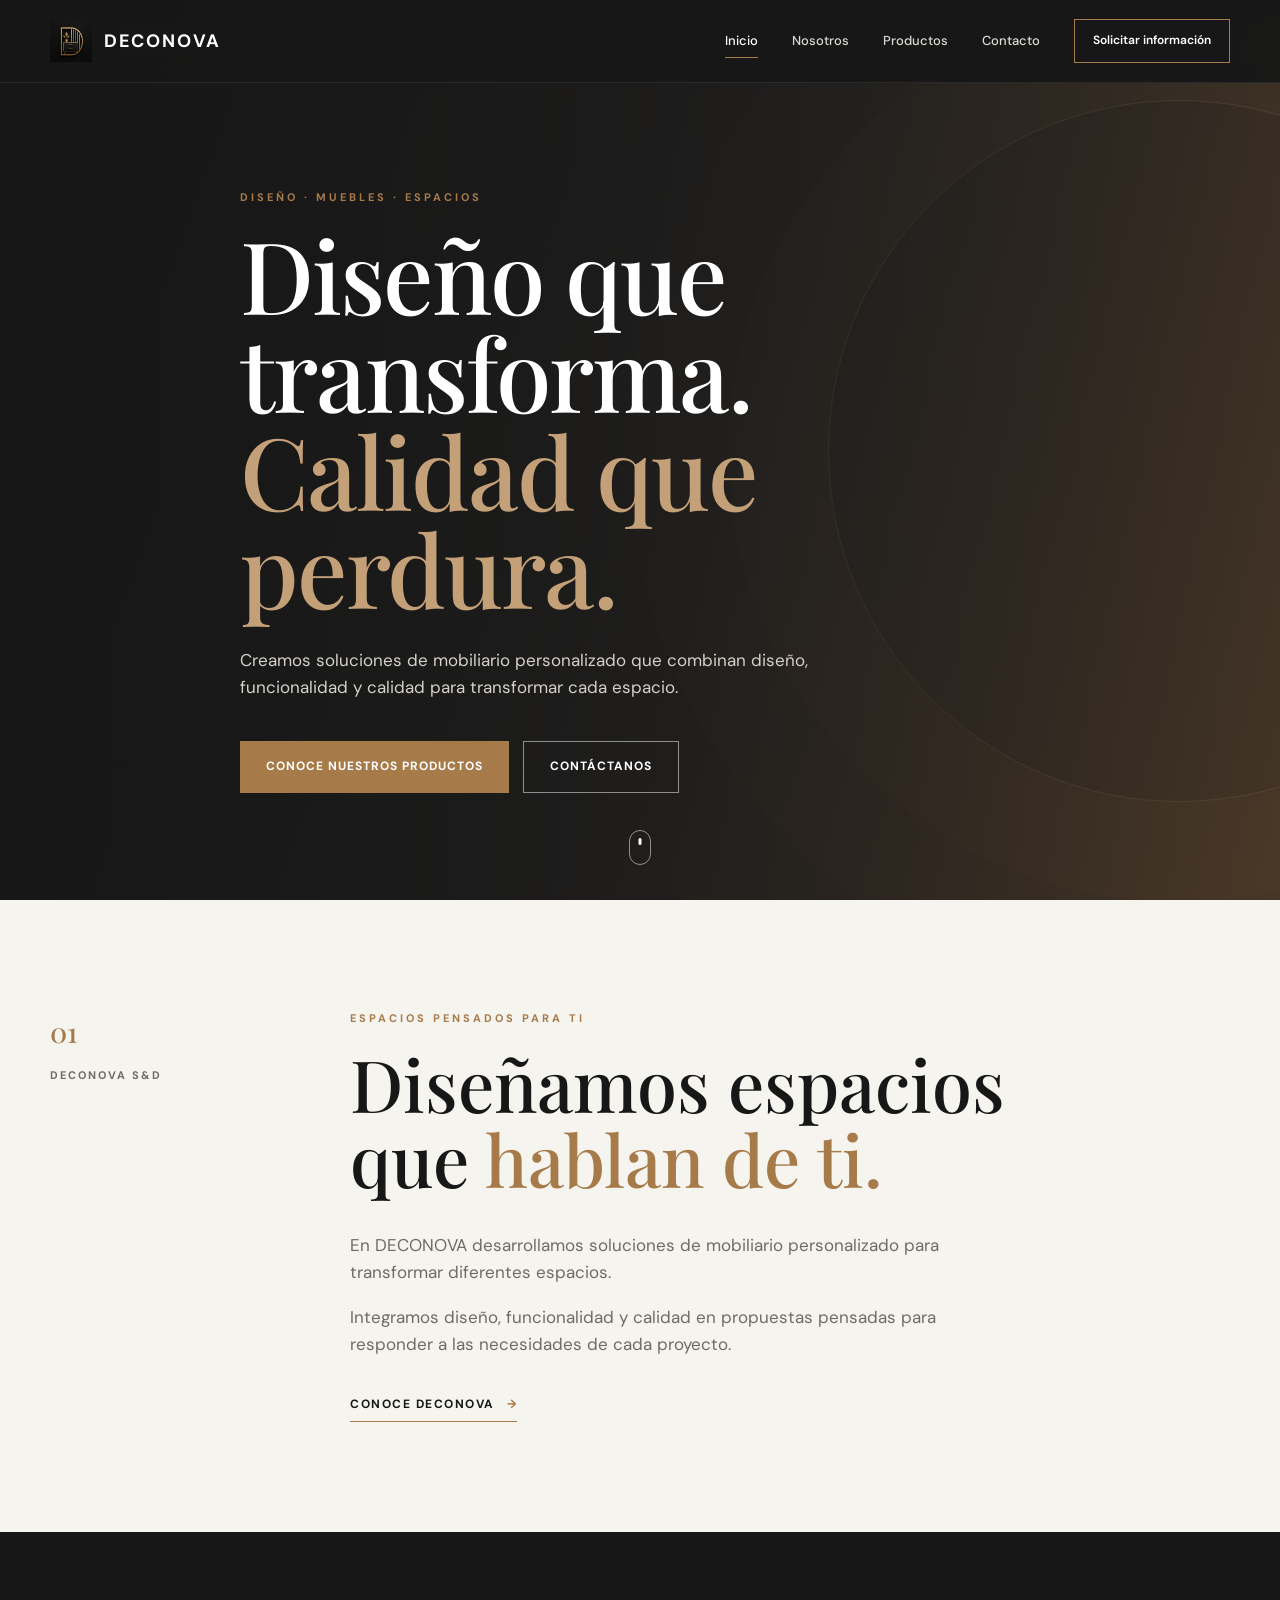
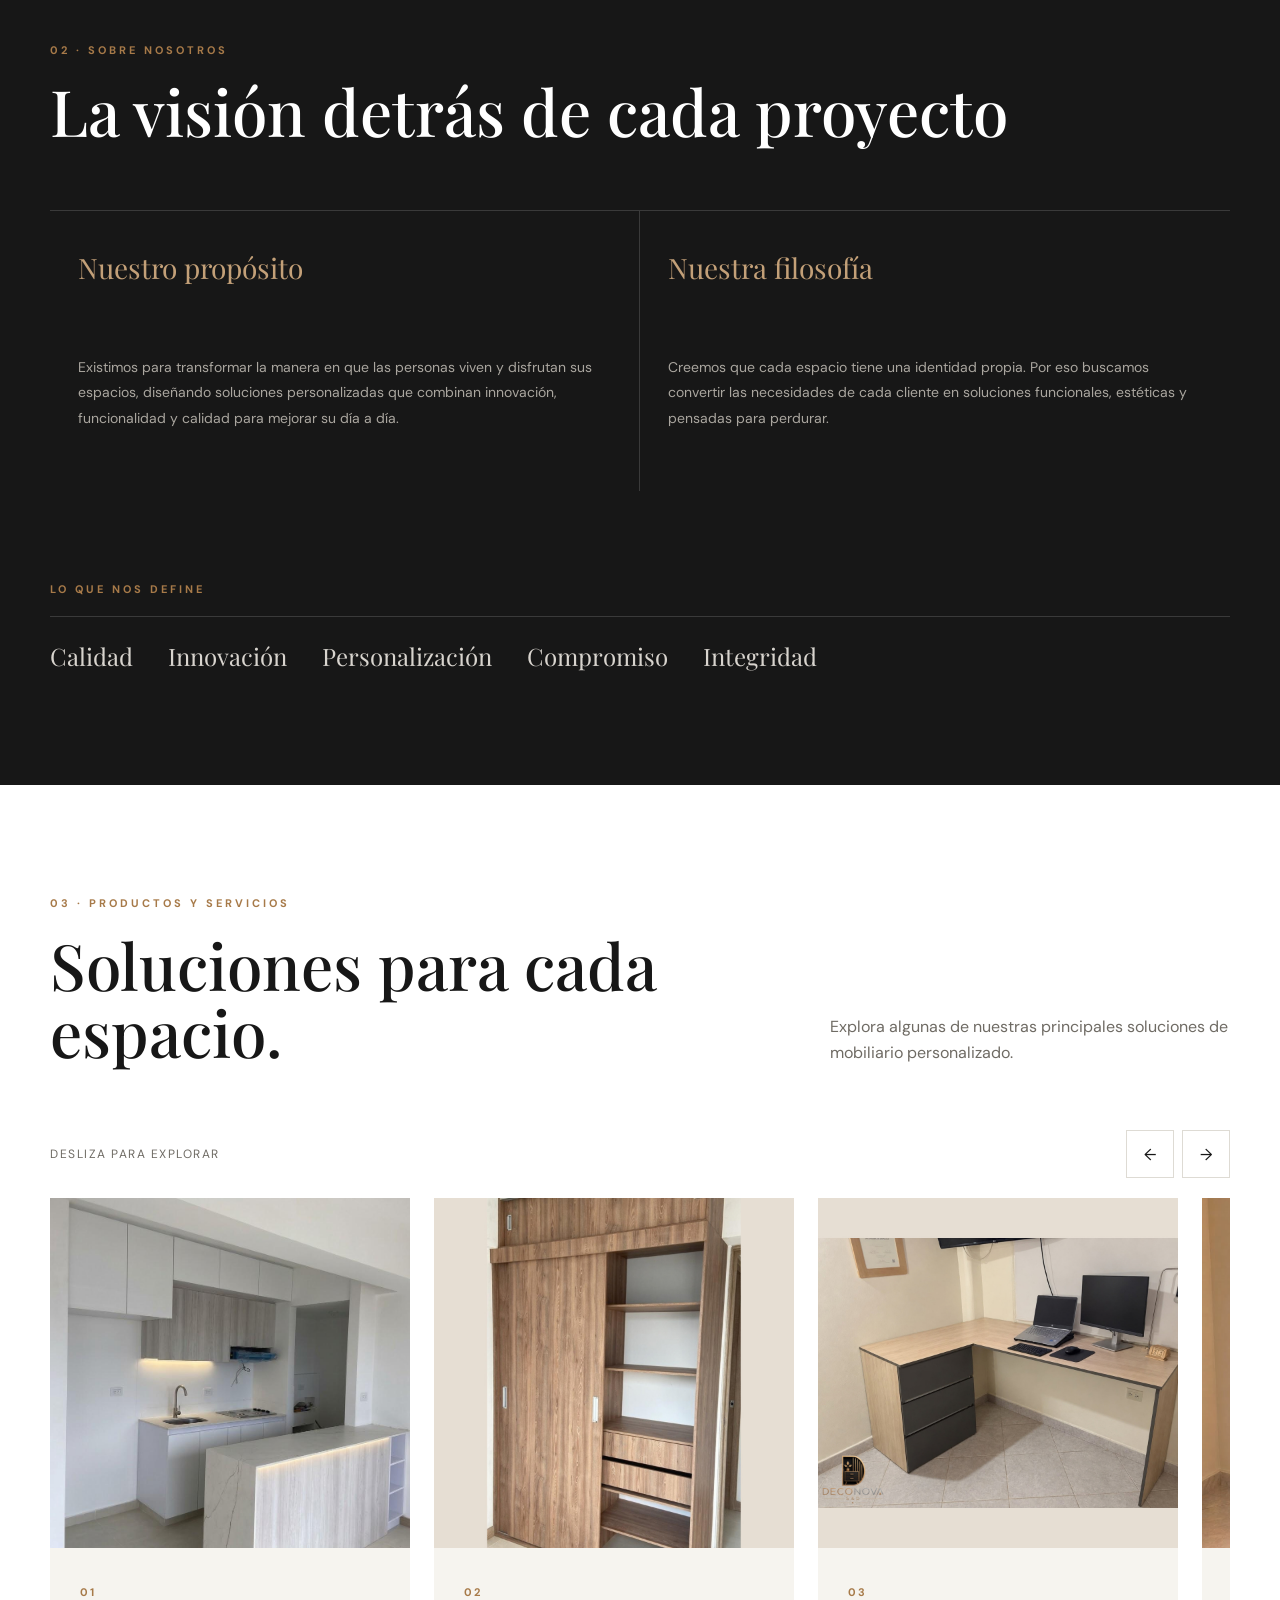
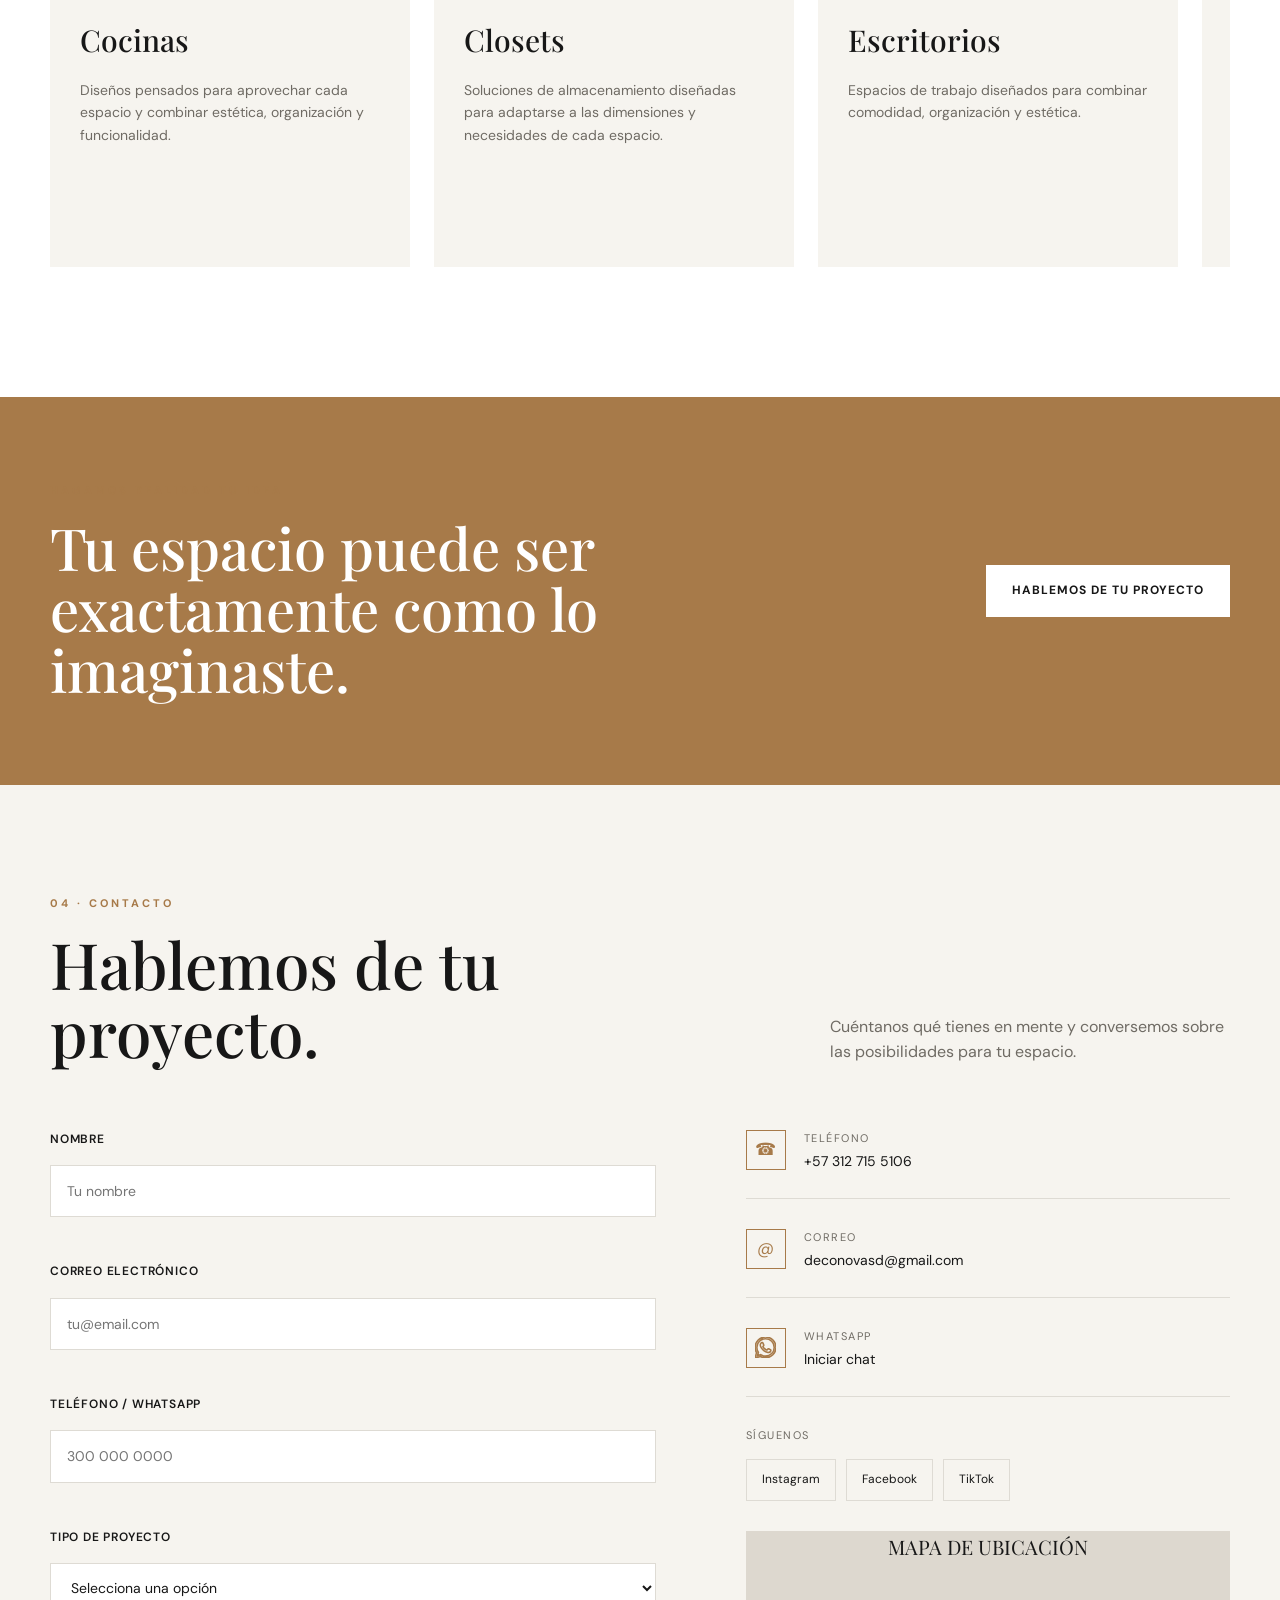
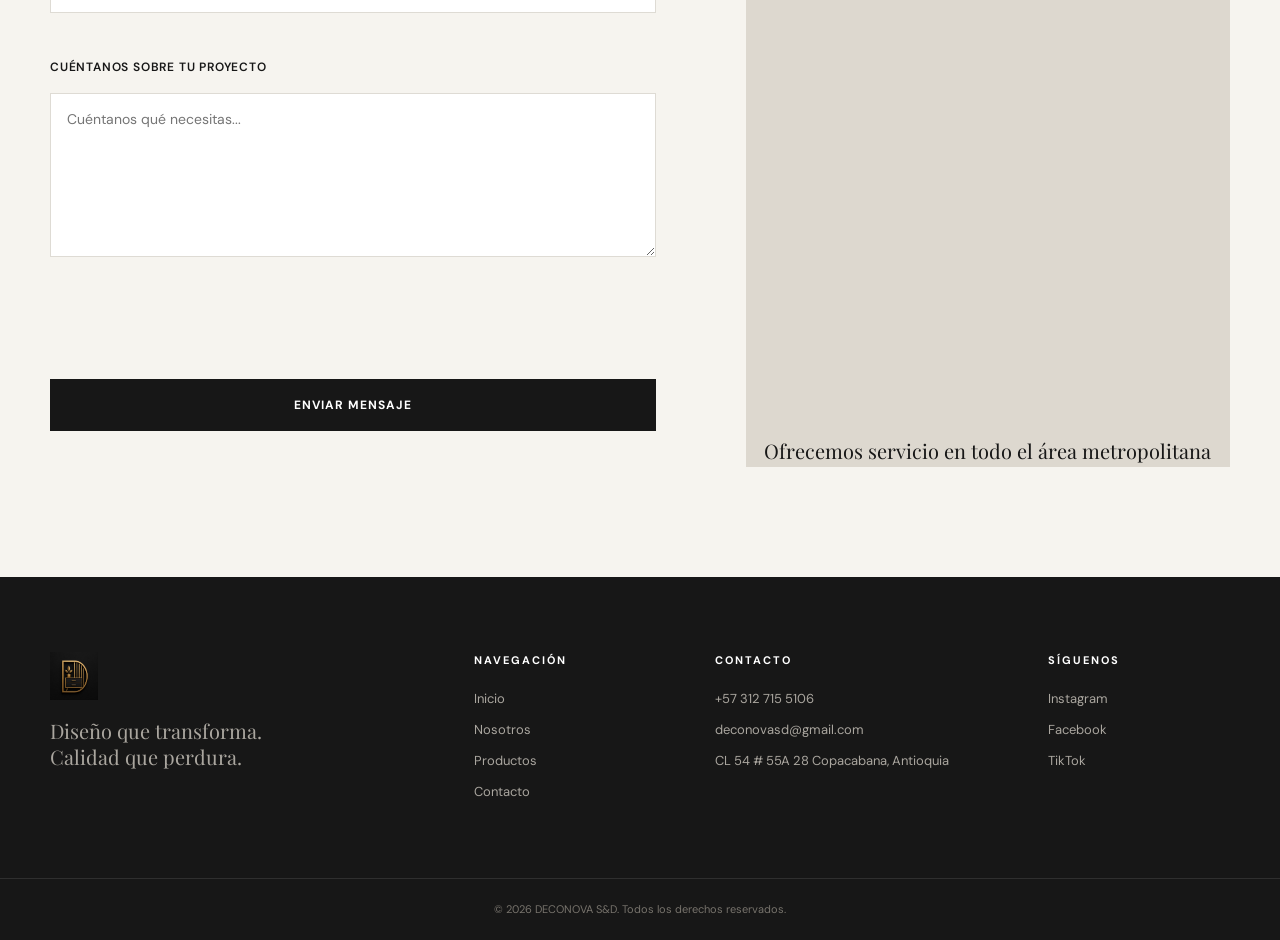
==== index.html @ cd6587d3 "feat: Estructura inicial del sitio web de DECONOVA" ====
<!DOCTYPE html>
<html lang="es">
<head>
    <meta charset="UTF-8">

    <meta
        name="viewport"
        content="width=device-width, initial-scale=1.0"
    >

    <meta
        name="description"
        content="DECONOVA S&D | Diseño y mobiliario personalizado para transformar tus espacios."
    >

    <meta
        name="theme-color"
        content="#171717"
    >

    <title>DECONOVA S&D | Diseño que transforma</title>

    <link rel="icon" type="image/png" href="./assets/images/LogoColor.png">

    <!-- =====================================================
         FUENTES
         ===================================================== -->

    <link rel="preconnect" href="https://fonts.googleapis.com">

    <link rel="preconnect"
          href="https://fonts.gstatic.com"
          crossorigin>

    <link
        href="https://fonts.googleapis.com/css2?family=DM+Sans:wght@400;500;600;700&family=Playfair+Display:wght@500;600;700&display=swap"
        rel="stylesheet"
    >

    <!-- =====================================================
         CSS DE LA WEB CORPORATIVA
         ===================================================== -->

    <link
        rel="stylesheet"
        href="assets/css/web.css"
    >

    <link
        rel="stylesheet"
        href="assets/css/responsive.css"
    >
</head>


<body>

    <!-- =====================================================
         HEADER / NAVEGACIÓN
         ===================================================== -->

    <header class="site-header">

        <div class="container header-container">

            <a
                href="#inicio"
                class="brand"
                aria-label="DECONOVA - Inicio"
            >
                <img
                    src="assets/images/LogoSolo.png"
                    alt="DECONOVA"
                    class="brand-logo"
                >

                <span class="brand-name">
                    DECONOVA
                </span>
            </a>


            <!-- Botón menú móvil -->

            <button
                class="menu-toggle"
                id="menuToggle"
                aria-label="Abrir menú"
                aria-expanded="false"
            >
                <span></span>
                <span></span>
                <span></span>
            </button>


            <!-- Navegación -->

            <nav
                class="main-nav"
                id="mainNav"
                aria-label="Navegación principal"
            >

                <a
                    href="#inicio"
                    class="nav-link active"
                >
                    Inicio
                </a>

                <a
                    href="#nosotros"
                    class="nav-link"
                >
                    Nosotros
                </a>

                <a
                    href="#productos"
                    class="nav-link"
                >
                    Productos
                </a>

                <a
                    href="#contacto"
                    class="nav-link"
                >
                    Contacto
                </a>

                <a
                    href="#contacto"
                    class="nav-button"
                >
                    Solicitar información
                </a>

            </nav>

        </div>

    </header>


    <main>

        <!-- =================================================
             HERO / INICIO
             ================================================= -->

        <section
            id="inicio"
            class="hero"
        >

            <div class="hero-overlay"></div>

            <div class="container hero-content">

                <p class="eyebrow">
                    DISEÑO · MUEBLES · ESPACIOS
                </p>

                <h1>
                    Diseño que transforma.
                    <span>Calidad que perdura.</span>
                </h1>

                <p class="hero-description">
                    Creamos soluciones de mobiliario personalizado
                    que combinan diseño, funcionalidad y calidad
                    para transformar cada espacio.
                </p>

                <div class="hero-actions">

                    <a
                        href="#productos"
                        class="btn btn-primary"
                    >
                        Conoce nuestros productos
                    </a>

                    <a
                        href="#contacto"
                        class="btn btn-outline"
                    >
                        Contáctanos
                    </a>

                </div>

            </div>

            <a
                href="#introduccion"
                class="scroll-indicator"
                aria-label="Conocer más"
            >
                <span></span>
            </a>

        </section>


        <!-- =================================================
             INTRODUCCIÓN
             ================================================= -->

        <section
            id="introduccion"
            class="intro section"
        >

            <div class="container intro-grid">

                <div class="section-label">

                    <span>
                        01
                    </span>

                    <span>
                        DECONOVA S&D
                    </span>

                </div>


                <div class="intro-content">

                    <p class="eyebrow dark">
                        ESPACIOS PENSADOS PARA TI
                    </p>

                    <h2>
                        Diseñamos espacios que
                        <em>hablan de ti.</em>
                    </h2>

                    <p>
                        En DECONOVA desarrollamos soluciones de
                        mobiliario personalizado para transformar
                        diferentes espacios.
                    </p>

                    <p>
                        Integramos diseño, funcionalidad y calidad
                        en propuestas pensadas para responder a las
                        necesidades de cada proyecto.
                    </p>

                    <a
                        href="#nosotros"
                        class="text-link"
                    >
                        Conoce DECONOVA
                        <span>→</span>
                    </a>

                </div>

            </div>

        </section>


        <!-- =================================================
             SOBRE NOSOTROS
             ================================================= -->

        <section
            id="nosotros"
            class="about section section-dark"
        >

            <div class="container">

                <div class="section-heading light">

                    <div>

                        <p class="eyebrow">
                            02 · SOBRE NOSOTROS
                        </p>

                        <h2>
                            La visión detrás de cada proyecto
                        </h2>

                    </div>
                </div>


                <div class="about-grid">

                    <!-- PROPÓSITO -->

                    <article class="about-card">

                        <span class="card-number">
                            Nuestro propósito
                        </span>

                        <p>
                            Existimos para transformar la manera
                            en que las personas viven y disfrutan
                            sus espacios, diseñando soluciones
                            personalizadas que combinan innovación,
                            funcionalidad y calidad para mejorar
                            su día a día.
                        </p>

                    </article>

                    <!-- FILOSOFÍA -->

                    <article class="about-card">

                        <span class="card-number">
                            Nuestra filosofía
                        </span>

                        <p>
                            Creemos que cada espacio tiene una
                            identidad propia. Por eso buscamos
                            convertir las necesidades de cada cliente
                            en soluciones funcionales, estéticas y
                            pensadas para perdurar.
                        </p>

                    </article>

                </div>


                <!-- VALORES -->

                <div class="values">

                    <p class="eyebrow">
                        LO QUE NOS DEFINE
                    </p>

                    <div class="values-list">

                        <span>
                            Calidad
                        </span>

                        <span>
                            Innovación
                        </span>

                        <span>
                            Personalización
                        </span>

                        <span>
                            Compromiso
                        </span>

                        <span>
                            Integridad
                        </span>
                    </div>

                </div>

            </div>

        </section>


        <!-- =================================================
             PRODUCTOS / SERVICIOS
             ================================================= -->

        <section
            id="productos"
            class="products section"
        >

            <div class="container">

                <div class="section-heading">

                    <div>

                        <p class="eyebrow dark">
                            03 · PRODUCTOS Y SERVICIOS
                        </p>

                        <h2>
                            Soluciones para cada espacio.
                        </h2>

                    </div>

                    <p class="heading-description">
                        Explora algunas de nuestras principales
                        soluciones de mobiliario personalizado.
                    </p>

                </div>


                <!-- CONTROLES DEL SLIDER -->

                <div class="slider-controls">

                    <p>
                        Desliza para explorar
                    </p>

                    <div>

                        <button
                            class="slider-button"
                            id="prevProduct"
                            aria-label="Producto anterior"
                            type="button"
                        >
                            ←
                        </button>

                        <button
                            class="slider-button"
                            id="nextProduct"
                            aria-label="Producto siguiente"
                            type="button"
                        >
                            →
                        </button>

                    </div>

                </div>


                <!-- =================================================
                    SLIDER DE PRODUCTOS
                    ================================================= -->

                <div
                    class="products-slider"
                    id="productsSlider"
                >


                    <!-- =============================================
                        COCINAS
                        ============================================= -->

                    <article
                        class="product-card"
                        data-product="cocinas"
                        tabindex="0"
                        role="button"
                        aria-label="Ver proyectos de cocinas"
                    >

                        <div class="product-image">

                            <img
                                src="assets/images/productos/cocinas/1.jpeg"
                                alt="Cocina personalizada DECONOVA"
                                loading="lazy"
                            >

                            <div class="image-placeholder">
                                Cocinas
                            </div>

                            <!-- Indicador de que la tarjeta es clickeable -->

                            <div class="product-view">
                                <span>
                                    Ver proyectos
                                </span>

                                <strong>
                                    →
                                </strong>
                            </div>

                        </div>


                        <div class="product-content">

                            <span class="product-number">
                                01
                            </span>

                            <h3>
                                Cocinas
                            </h3>

                            <p>
                                Diseños pensados para aprovechar
                                cada espacio y combinar estética,
                                organización y funcionalidad.
                            </p>
                        </div>

                    </article>


                    <!-- =============================================
                        CLOSETS
                        ============================================= -->

                    <article
                        class="product-card"
                        data-product="closets"
                        tabindex="0"
                        role="button"
                        aria-label="Ver proyectos de closets"
                    >

                        <div class="product-image">

                            <img
                                src="assets/images/productos/closets/1.jpeg"
                                alt="Closet personalizado DECONOVA"
                                loading="lazy"
                            >

                            <div class="image-placeholder">
                                Closets
                            </div>

                            <div class="product-view">
                                <span>
                                    Ver proyectos
                                </span>

                                <strong>
                                    →
                                </strong>
                            </div>

                        </div>


                        <div class="product-content">

                            <span class="product-number">
                                02
                            </span>

                            <h3>
                                Closets
                            </h3>

                            <p>
                                Soluciones de almacenamiento diseñadas
                                para adaptarse a las dimensiones y
                                necesidades de cada espacio.
                            </p>
                        </div>

                    </article>


                    <!-- =============================================
                        ESCRITORIOS
                        ============================================= -->

                    <article
                        class="product-card"
                        data-product="escritorios"
                        tabindex="0"
                        role="button"
                        aria-label="Ver proyectos de escritorios"
                    >

                        <div class="product-image">

                            <img
                                src="assets/images/productos/escritorios/1.jpeg"
                                alt="Escritorios personalizados DECONOVA"
                                loading="lazy"
                            >

                            <div class="image-placeholder">
                                Escritorios
                            </div>

                            <div class="product-view">
                                <span>
                                    Ver proyectos
                                </span>

                                <strong>
                                    →
                                </strong>
                            </div>

                        </div>


                        <div class="product-content">

                            <span class="product-number">
                                03
                            </span>

                            <h3>
                                Escritorios
                            </h3>

                            <p>
                                Espacios de trabajo diseñados para
                                combinar comodidad, organización y
                                estética.
                            </p>
                        </div>

                    </article>


                    <!-- =============================================
                        TOCADORES
                        ============================================= -->

                    <article
                        class="product-card"
                        data-product="tocadores"
                        tabindex="0"
                        role="button"
                        aria-label="Ver proyectos de tocadores"
                    >

                        <div class="product-image">

                            <img
                                src="assets/images/productos/tocadores/1.jpeg"
                                alt="Tocador personalizado DECONOVA"
                                loading="lazy"
                            >

                            <div class="image-placeholder">
                                Tocadores
                            </div>

                            <div class="product-view">
                                <span>
                                    Ver proyectos
                                </span>

                                <strong>
                                    →
                                </strong>
                            </div>

                        </div>


                        <div class="product-content">

                            <span class="product-number">
                                04
                            </span>

                            <h3>
                                Tocadores
                            </h3>

                            <p>
                                Soluciones a medida que integran espejo, 
                                almacenamiento e iluminación en un espacio 
                                elegante y funcional.
                            </p>
                        </div>

                    </article>

                    </article>

                    <!-- PVC y WPC -->

                    <article
                        class="product-card"
                        data-product="PVCWPC"
                        tabindex="0"
                        role="button"
                        aria-label="Ver proyectos de tocadores"
                    >

                        <div class="product-image">

                            <img
                                src="assets/images/productos/PVC-WPC/1.jpeg"
                                alt="Instalacion PVC/WPC DECONOVA"
                                loading="lazy"
                            >

                            <div class="image-placeholder">
                                PVC y WPC
                            </div>

                            <div class="product-view">
                                <span>
                                    Ver proyectos
                                </span>

                                <strong>
                                    →
                                </strong>
                            </div>

                        </div>


                        <div class="product-content">

                            <span class="product-number">
                                05
                            </span>

                            <h3>
                                Instalación de PVC/WPC
                            </h3>

                            <p>
                                Recubrimientos resistentes y de bajo mantenimiento, 
                                pensados para renovar tus espacios con estética, durabilidad y practicidad.
                            </p>
                        </div>

                    </article>

                </div>

            </div>

        </section>
        
        <!-- =====================================================
            MODAL / GALERÍA DE PRODUCTOS
            ===================================================== -->

        <div
            class="product-modal"
            id="productModal"
            aria-hidden="true"
        >

            <div class="product-modal-overlay"></div>


            <div
                class="product-modal-content"
                role="dialog"
                aria-modal="true"
                aria-labelledby="modalProductTitle"
            >

                <!-- Botón cerrar -->

                <button
                    type="button"
                    class="modal-close"
                    id="modalClose"
                    aria-label="Cerrar galería"
                >
                    ×
                </button>


                <!-- Encabezado -->

                <div class="modal-header">

                    <div>

                        <span
                            class="modal-number"
                            id="modalProductNumber"
                        >
                        </span>

                        <p class="eyebrow dark">
                            DECONOVA S&D
                        </p>

                        <h2 id="modalProductTitle">
                        </h2>

                    </div>

                    <p
                        class="modal-description"
                        id="modalProductDescription"
                    >
                    </p>

                </div>


                <!-- Galería -->

                <div
                    class="modal-gallery"
                    id="modalGallery"
                >
                    <!--
                        JavaScript insertará aquí las imágenes
                        correspondientes al producto seleccionado.
                    -->
                </div>

            </div>

        </div>

        <!-- =================================================
             CTA
             ================================================= -->

        <section class="cta">

            <div class="container cta-content">

                <div>

                    <p class="eyebrow">
                        HAGAMOS REALIDAD TU IDEA
                    </p>

                    <h2>
                        Tu espacio puede ser
                        exactamente como lo imaginaste.
                    </h2>

                </div>

                <a
                    href="#contacto"
                    class="btn btn-light"
                >
                    Hablemos de tu proyecto
                </a>

            </div>

        </section>


        <!-- =================================================
             CONTACTO
             ================================================= -->

        <section
            id="contacto"
            class="contact section"
        >

            <div class="container">

                <div class="section-heading">

                    <div>

                        <p class="eyebrow dark">
                            04 · CONTACTO
                        </p>

                        <h2>
                            Hablemos de tu proyecto.
                        </h2>

                    </div>

                    <p class="heading-description">
                        Cuéntanos qué tienes en mente y
                        conversemos sobre las posibilidades
                        para tu espacio.
                    </p>

                </div>


                <div class="contact-grid">


                    <!-- FORMULARIO -->

                    <div class="contact-form-wrapper">

                        <form
                            id="contactForm"
                            action="https://formspree.io/f/xaeqwgok"
                            method="POST"
                            class="contact-form"
                        >

                            <!-- Nombre -->
                            <div class="form-group">

                                <label for="name">
                                    Nombre
                                </label>

                                <input
                                    type="text"
                                    id="name"
                                    name="name"
                                    placeholder="Tu nombre"
                                    required
                                >

                            </div>


                            <!-- Correo -->
                            <div class="form-group">

                                <label for="email">
                                    Correo electrónico
                                </label>

                                <input
                                    type="email"
                                    id="email"
                                    name="email"
                                    placeholder="tu@email.com"
                                    required
                                >

                            </div>


                            <!-- Teléfono -->
                            <div class="form-group">

                                <label for="phone">
                                    Teléfono / WhatsApp
                                </label>

                                <input
                                    type="tel"
                                    id="phone"
                                    name="phone"
                                    placeholder="300 000 0000"
                                >
                            </div>

                            <!-- Tipo de proyecto -->
                            <div class="form-group">

                                <label for="project">
                                    Tipo de proyecto
                                </label>

                                <select
                                    id="project"
                                    name="project"
                                >

                                    <option value="">
                                        Selecciona una opción
                                    </option>

                                    <option value="Cocina">
                                        Cocina
                                    </option>

                                    <option value="Closet">
                                        Closet
                                    </option>

                                    <option value="Puertas">
                                        Puertas
                                    </option>

                                    <option value="Escritorio">
                                        Escritorio
                                    </option>

                                    <option value="Tocador">
                                        Tocador
                                    </option>

                                    <option value="Centros de entretenimiento">
                                        Centros de entretenimiento
                                    </option>

                                    <option value="Instalacion de PVC o WPC">
                                        Instalacion de PVC o WPC
                                    </option>

                                    <option value="Otro">
                                        Otro
                                    </option>

                                </select>

                            </div>


                            <!-- Mensaje -->
                            <div class="form-group">

                                <label for="message">
                                    Cuéntanos sobre tu proyecto
                                </label>

                                <textarea
                                    id="message"
                                    name="message"
                                    rows="6"
                                    placeholder="Cuéntanos qué necesitas..."
                                    required
                                ></textarea>

                            </div>


                            <!-- Campo oculto para asunto -->
                            <input
                                type="hidden"
                                name="_subject"
                                value="Nuevo contacto desde la página web de DECONOVA"
                            >


                            <!-- Protección básica anti-spam -->
                            <input
                                type="hidden"
                                name="_gotcha"
                                tabindex="-1"
                                autocomplete="off"
                                class="honeypot"
                            >


                            <!-- Mensaje de respuesta -->
                            <p
                                id="formMessage"
                                class="form-message"
                                aria-live="polite"
                            ></p>


                            <!-- Botón -->
                            <button
                                type="submit"
                                class="btn btn-dark"
                                id="submitButton"
                            >

                                <span id="submitText">
                                    Enviar mensaje
                                </span>

                            </button>

                        </form>
                    </div>


                    <!-- INFORMACIÓN -->

                    <div class="contact-info">

                        <div class="contact-item">

                            <span class="contact-icon">
                                ☎
                            </span>

                            <div>

                                <span>
                                    Teléfono
                                </span>

                                <a href="#">
                                    +57 312 715 5106
                                </a>

                            </div>

                        </div>


                        <div class="contact-item">

                            <span class="contact-icon">
                                @
                            </span>

                            <div>

                                <span>
                                    Correo
                                </span>

                                <a href="#">
                                    deconovasd@gmail.com
                                </a>

                            </div>

                        </div>


                        <div class="contact-item">

                            <span class="contact-icon">
                                <svg viewBox="0 0 24 24" aria-hidden="true">
                                    <path d="M20.52 3.48A11.87 11.87 0 0 0 12.05 0C5.5 0 .17 5.33.17 11.89c0 2.09.55 4.13 1.59 5.93L.05 24l6.33-1.66a11.9 11.9 0 0 0 5.67 1.45h.01c6.55 0 11.89-5.33 11.89-11.89 0-3.18-1.24-6.16-3.43-8.42zM12.06 21.8h-.01a9.9 9.9 0 0 1-5.04-1.38l-.36-.21-3.76.98 1-3.67-.23-.38a9.87 9.87 0 0 1-1.51-5.25C2.15 6.43 6.59 2 12.06 2a9.88 9.88 0 0 1 7.02 2.91 9.88 9.88 0 0 1 2.9 7.03c0 5.46-4.45 9.89-9.92 9.89zm5.42-7.41c-.3-.15-1.77-.87-2.04-.97-.27-.1-.47-.15-.67.15-.2.3-.77.97-.94 1.17-.17.2-.35.22-.64.07-.3-.15-1.26-.46-2.4-1.47-.89-.79-1.49-1.77-1.66-2.07-.17-.3-.02-.46.13-.61.13-.13.3-.35.45-.52.15-.17.2-.3.3-.5.1-.2.05-.37-.02-.52-.08-.15-.67-1.62-.92-2.21-.24-.58-.49-.5-.67-.51h-.57c-.2 0-.52.07-.79.37-.27.3-1.04 1.02-1.04 2.48s1.07 2.88 1.22 3.08c.15.2 2.1 3.2 5.08 4.49.71.31 1.26.49 1.69.63.71.23 1.36.2 1.87.12.57-.09 1.77-.72 2.02-1.42.25-.69.25-1.29.17-1.42-.07-.12-.27-.2-.57-.35z"/>
                                </svg>
                            </span>

                            <div>

                                <span>
                                    WhatsApp
                                </span>

                                <p>
                                    <a href="https://wa.me/message/WYWHEIFGGABOO1" class="btn-wpp" target="_blank" rel="noopener">Iniciar chat</a>
                                </p>

                            </div>

                        </div>


                        <!-- REDES -->

                        <div class="social-section">

                            <span>
                                Síguenos
                            </span>

                            <div class="social-links">

                                <a href="https://www.instagram.com/deconova_sd?igsi=MWJsYWNuY2g0ZGxrOA==" aria-label="Instagram" target="_blank" rel="noopener noreferrer">
                                    Instagram
                                </a>

                                <a href="https://www.facebook.com/share/1EG4tbWcaw/" aria-label="Facebook" target="_blank" rel="noopener noreferrer">
                                    Facebook
                                </a>

                                <a href="https://www.tiktok.com/@deconova_sd?_r=1&_t=ZS-99SwfAnzEmI" aria-label="TikTok" target="_blank" rel="noopener noreferrer">
                                    TikTok
                                </a>

                            </div>

                        </div>


                        <!-- MAPA -->

                        <div class="map-container">

                            <!--
                            CUANDO TENGAS LA DIRECCIÓN:

                            1. Entra a Google Maps.
                            2. Busca la dirección.
                            3. Selecciona Compartir.
                            4. Selecciona "Insertar un mapa".
                            5. Copia el iframe.
                            6. Reemplaza este bloque.
                            -->

                            <div class="map-placeholder">

                                <span>
                                    MAPA DE UBICACIÓN
                                </span>

                                <small>
                                    <iframe src="https://www.google.com/maps/embed?pb=!1m18!1m12!1m3!1d3965.357962502531!2d-75.51439848912025!3d6.347673793615653!2m3!1f0!2f0!3f0!3m2!1i1024!2i768!4f13.1!3m3!1m2!1s0x8e4425690aceaecb%3A0x6c9a61872722a1d1!2sCl.%2054%20%2355a-28%2C%20Copacabana%2C%20Antioquia!5e0!3m2!1ses-419!2sco!4v1790398537511!5m2!1ses-419!2sco" width="600" height="450" style="border:0;" allowfullscreen="" loading="lazy" referrerpolicy="strict-origin-when-cross-origin"></iframe>
                                </small>

                                <span>
                                    Ofrecemos servicio en todo el área metropolitana
                                </span>

                            </div>

                        </div>

                    </div>

                </div>

            </div>

        </section>

    </main>


    <!-- =====================================================
         FOOTER
         ===================================================== -->

    <footer class="site-footer">

        <div class="container footer-grid">


            <!-- MARCA -->

            <div class="footer-brand">

                <img
                    src="assets/images/LogoSolo.png"
                    alt="DECONOVA"
                >

                <p>
                    Diseño que transforma.
                    Calidad que perdura.
                </p>

            </div>


            <!-- NAVEGACIÓN -->

            <div class="footer-column">

                <h3>
                    Navegación
                </h3>

                <a href="#inicio">
                    Inicio
                </a>

                <a href="#nosotros">
                    Nosotros
                </a>

                <a href="#productos">
                    Productos
                </a>

                <a href="#contacto">
                    Contacto
                </a>

            </div>


            <!-- CONTACTO -->

            <div class="footer-column">

                <h3>
                    Contacto
                </h3>

                <a href="#">
                    +57 312 715 5106
                </a>

                <a href="#">
                    deconovasd@gmail.com
                </a>

                <span>
                    CL 54 # 55A 28 
                    Copacabana, Antioquia
                </span>

            </div>


            <!-- SOCIAL -->

            <div class="footer-column">

                <h3>
                    Síguenos
                </h3>

                <a href="https://www.instagram.com/deconova_sd?igsi=MWJsYWNuY2g0ZGxrOA==" aria-label="Instagram" target="_blank" rel="noopener noreferrer">
                    Instagram
                </a>

                <a href="https://www.facebook.com/share/1EG4tbWcaw/" aria-label="Facebook" target="_blank" rel="noopener noreferrer">
                    Facebook
                </a>

                <a href="https://www.tiktok.com/@deconova_sd?_r=1&_t=ZS-99SwfAnzEmI" aria-label="TikTok" target="_blank" rel="noopener noreferrer">
                    TikTok
                </a>

            </div>

        </div>


        <div class="footer-bottom">

            <div class="container">

                <p>
                    © <span id="currentYear"></span>
                    DECONOVA S&D. Todos los derechos reservados.
                </p>

            </div>

        </div>

    </footer>


    <!-- =====================================================
         JAVASCRIPT
         ===================================================== -->

    <script src="assets/js/main.js"></script>

</body>

</html>
---- assets/css/web.css ----
/* =========================================================
   DECONOVA S&D
   WEB CORPORATIVA
   ESTILOS PRINCIPALES
   ========================================================= */


/* =========================================================
   VARIABLES
   ========================================================= */

:root {

    --black: #171717;
    --black-soft: #242424;

    --white: #ffffff;

    --cream: #f6f4ef;
    --beige: #ebe5db;

    --gray: #6f6b64;
    --gray-light: #a19c94;

    --line: #dedbd4;

    --wood: #a77a49;
    --wood-light: #c3a078;

    --serif: "Playfair Display", Georgia, serif;

    --sans: "DM Sans", Arial, sans-serif;

    --container: 1180px;

    --radius: 2px;

    --transition: 0.3s ease;
}


/* =========================================================
   RESET
   ========================================================= */

* {
    margin: 0;
    padding: 0;
    box-sizing: border-box;
}


html {
    scroll-behavior: smooth;
}


body {
    font-family: var(--sans);
    color: var(--black);
    background: var(--white);
    line-height: 1.6;
}


img {
    max-width: 100%;
    display: block;
}


a {
    color: inherit;
    text-decoration: none;
}


button,
input,
textarea {
    font: inherit;
}


button {
    cursor: pointer;
}


/* =========================================================
   UTILIDADES
   ========================================================= */

.container {
    width: min(
        calc(100% - 80px),
        var(--container)
    );

    margin-inline: auto;
}


.section {
    padding: 110px 0;
}


.eyebrow {
    font-size: 11px;
    font-weight: 700;
    letter-spacing: 3px;
    text-transform: uppercase;
    color: var(--wood);
    margin-bottom: 18px;
}


.eyebrow.dark {
    color: var(--wood);
}


.section-heading {
    display: flex;
    justify-content: space-between;
    align-items: flex-end;
    gap: 60px;
    margin-bottom: 65px;
}


.section-heading h2 {
    font-family: var(--serif);
    font-size: clamp(38px, 5vw, 64px);
    font-weight: 500;
    line-height: 1.05;
}


.heading-description {
    max-width: 400px;
    color: var(--gray);
}


.section-heading.light h2 {
    color: var(--white);
}


.section-heading.light .heading-description {
    color: #b7b3ad;
}


/* =========================================================
   HEADER
   ========================================================= */

.site-header {
    position: fixed;
    top: 0;
    left: 0;
    width: 100%;
    z-index: 1000;

    background: rgba(23, 23, 23, 0.96);

    border-bottom: 1px solid rgba(255,255,255,0.08);

    backdrop-filter: blur(10px);
}


.header-container {
    height: 82px;

    display: flex;
    align-items: center;
    justify-content: space-between;
}


.brand {
    display: flex;
    align-items: center;
    gap: 12px;
}


.brand-logo {
    width: 42px;
    height: 42px;
    object-fit: contain;
}


.brand-name {
    color: var(--white);

    font-size: 18px;
    font-weight: 700;

    letter-spacing: 2px;
}


.main-nav {
    display: flex;
    align-items: center;
    gap: 34px;
}


.nav-link {
    position: relative;

    color: #ddd9d2;

    font-size: 13px;
    font-weight: 500;

    transition: var(--transition);
}


.nav-link::after {
    content: "";

    position: absolute;

    left: 0;
    bottom: -7px;

    width: 0;
    height: 1px;

    background: var(--wood);

    transition: var(--transition);
}


.nav-link:hover,
.nav-link.active {
    color: var(--white);
}


.nav-link:hover::after,
.nav-link.active::after {
    width: 100%;
}


.nav-button {
    padding: 11px 18px;

    border: 1px solid var(--wood);

    color: var(--white);

    font-size: 12px;
    font-weight: 600;

    transition: var(--transition);
}


.nav-button:hover {
    background: var(--wood);
}


.menu-toggle {
    display: none;

    border: 0;
    background: transparent;

    width: 38px;
    height: 38px;

    flex-direction: column;
    justify-content: center;
    gap: 5px;
}


.menu-toggle span {
    display: block;

    width: 24px;
    height: 1px;

    background: var(--white);
}


/* =========================================================
   HERO
   ========================================================= */

.hero {
    position: relative;

    min-height: 100vh;

    display: flex;
    align-items: center;

    background:
        linear-gradient(
            110deg,
            #171717 0%,
            #252321 55%,
            #4a3827 100%
        );

    overflow: hidden;
}


.hero::before {
    content: "";

    position: absolute;

    width: 700px;
    height: 700px;

    right: -250px;
    top: 100px;

    border-radius: 50%;

    border: 1px solid rgba(195,160,120,0.18);

    box-shadow:
        0 0 0 100px rgba(195,160,120,0.02),
        0 0 0 200px rgba(195,160,120,0.02);
}


.hero-overlay {
    position: absolute;
    inset: 0;

    background:
        linear-gradient(
            90deg,
            rgba(23,23,23,0.95),
            rgba(23,23,23,0.5),
            rgba(23,23,23,0.1)
        );
}


.hero-content {
    position: relative;
    z-index: 2;

    max-width: 800px;

    padding-top: 82px;
}


.hero h1 {
    color: var(--white);

    font-family: var(--serif);

    font-size: clamp(
        52px,
        8vw,
        100px
    );

    font-weight: 500;

    line-height: 0.98;

    letter-spacing: -2px;

    margin-bottom: 30px;
}


.hero h1 span {
    display: block;

    color: var(--wood-light);
}


.hero-description {
    max-width: 570px;

    color: #d5d1ca;

    font-size: 17px;

    margin-bottom: 40px;
}


.hero-actions {
    display: flex;
    flex-wrap: wrap;
    gap: 14px;
}


/* =========================================================
   BOTONES
   ========================================================= */

.btn {
    display: inline-flex;

    justify-content: center;
    align-items: center;

    min-height: 52px;

    padding: 0 26px;

    font-size: 12px;
    font-weight: 700;

    letter-spacing: 1px;

    text-transform: uppercase;

    transition: var(--transition);
}


.btn-primary {
    background: var(--wood);
    color: var(--white);
}


.btn-primary:hover {
    background: var(--wood-light);
}


.btn-outline {
    border: 1px solid rgba(255,255,255,0.5);
    color: var(--white);
}


.btn-outline:hover {
    border-color: var(--white);
    background: var(--white);
    color: var(--black);
}


.btn-dark {
    background: var(--black);
    color: var(--white);

    border: 1px solid var(--black);
}


.btn-dark:hover {
    background: var(--wood);
    border-color: var(--wood);
}


.btn-light {
    background: var(--white);
    color: var(--black);
}


.btn-light:hover {
    background: var(--wood);
    color: var(--white);
}


/* =========================================================
   SCROLL INDICATOR
   ========================================================= */

.scroll-indicator {
    position: absolute;

    bottom: 35px;
    left: 50%;

    transform: translateX(-50%);

    width: 22px;
    height: 35px;

    border: 1px solid rgba(255,255,255,0.5);

    border-radius: 20px;
}


.scroll-indicator span {
    position: absolute;

    top: 7px;
    left: 50%;

    width: 3px;
    height: 7px;

    transform: translateX(-50%);

    background: var(--white);

    border-radius: 5px;

    animation: scrollDown 1.8s infinite;
}


@keyframes scrollDown {

    0% {
        transform: translate(-50%, 0);
        opacity: 1;
    }

    70% {
        transform: translate(-50%, 10px);
        opacity: 0;
    }

    100% {
        opacity: 0;
    }
}


/* =========================================================
   INTRO
   ========================================================= */

.intro {
    background: var(--cream);
}


.intro-grid {
    display: grid;

    grid-template-columns: 220px 1fr;

    gap: 80px;
}


.section-label {
    display: flex;

    flex-direction: column;

    gap: 12px;

    font-size: 11px;

    font-weight: 700;

    letter-spacing: 2px;

    color: var(--gray);
}


.section-label span:first-child {
    color: var(--wood);

    font-family: var(--serif);

    font-size: 28px;

    font-weight: 500;

    letter-spacing: 0;
}


.intro-content {
    max-width: 780px;
}


.intro-content h2 {
    max-width: 750px;

    font-family: var(--serif);

    font-size: clamp(40px, 6vw, 72px);

    font-weight: 500;

    line-height: 1.05;

    margin-bottom: 35px;
}


.intro-content h2 em {
    color: var(--wood);
    font-style: normal;
}


.intro-content p:not(.eyebrow) {
    max-width: 650px;

    color: var(--gray);

    margin-bottom: 18px;

    font-size: 17px;
}


.text-link {
    display: inline-flex;

    gap: 12px;

    margin-top: 18px;

    color: var(--black);

    font-size: 12px;

    font-weight: 700;

    text-transform: uppercase;

    letter-spacing: 1.5px;

    border-bottom: 1px solid var(--wood);

    padding-bottom: 7px;
}


.text-link span {
    color: var(--wood);

    transition: var(--transition);
}


.text-link:hover span {
    transform: translateX(5px);
}


/* =========================================================
   ABOUT
   ========================================================= */

.section-dark {
    background: var(--black);
    color: var(--white);
}


.about-grid {
    display: grid;

    grid-template-columns:
        repeat(2, 1fr);

    border-top: 1px solid rgba(255,255,255,0.15);
}

.about-card {
    min-height: 280px;

    padding: 35px 28px;

    border-right:
        1px solid rgba(255,255,255,0.15);
}


.about-card:last-child {
    border-right: 0;
}


.card-number {
    display: block;

    margin-bottom: 65px;

    color: var(--wood-light);

    font-family: var(--serif);

    font-size: 28px;
}


.about-card h3 {
    margin-bottom: 18px;

    font-family: var(--serif);

    font-size: 27px;

    font-weight: 500;
}


.about-card p {
    color: #aaa69f;

    font-size: 14px;

    line-height: 1.8;
}


.values {
    margin-top: 90px;
}


.values-list {
    display: flex;

    flex-wrap: wrap;

    gap: 12px 35px;

    padding-top: 20px;

    border-top:
        1px solid rgba(255,255,255,0.15);
}


.values-list span {
    font-family: var(--serif);

    font-size: 24px;

    color: #d8d4ce;
}


/* =========================================================
   PRODUCTOS
   ========================================================= */

.products {
    background: var(--white);
}


.slider-controls {
    display: flex;

    justify-content: space-between;
    align-items: center;

    margin-bottom: 20px;
}


.slider-controls p {
    color: var(--gray);

    font-size: 12px;

    text-transform: uppercase;

    letter-spacing: 1.5px;
}


.slider-controls > div {
    display: flex;

    gap: 8px;
}


.slider-button {
    width: 48px;
    height: 48px;

    border: 1px solid var(--line);

    background: var(--white);

    color: var(--black);

    transition: var(--transition);
}


.slider-button:hover {
    background: var(--black);
    color: var(--white);
}


.products-slider {
    display: flex;

    gap: 24px;

    overflow-x: auto;

    scroll-behavior: smooth;

    scrollbar-width: none;

    padding-bottom: 20px;

    cursor: grab;
}


.products-slider::-webkit-scrollbar {
    display: none;
}


.products-slider.dragging {
    cursor: grabbing;

    scroll-behavior: auto;
}


.product-card {
    flex: 0 0 360px;

    background: var(--cream);

    overflow: hidden;
}


.product-image {
    position: relative;

    height: 350px;

    background:
        linear-gradient(
            135deg,
            #ded8ce,
            #9c8973
        );

    overflow: hidden;
}


.product-image img {
    width: 100%;
    height: 100%;

    object-fit: cover;

    transition: transform 0.6s ease;
}


.product-card:hover
.product-image img {
    transform: scale(1.04);
}


/*
   Mientras no existan las fotografías reales,
   este elemento funciona como referencia visual.
*/

/* .image-placeholder {
    position: absolute;

    inset: 0;

    display: flex;

    align-items: center;
    justify-content: center;

    color: rgba(255,255,255,0.8);

    font-family: var(--serif);

    font-size: 30px;

    background:
        linear-gradient(
            135deg,
            rgba(23,23,23,0.35),
            rgba(167,122,73,0.5)
        );
} */


.product-content {
    padding: 30px;
}


.product-number {
    color: var(--wood);

    font-size: 11px;

    font-weight: 700;

    letter-spacing: 2px;
}


.product-content h3 {
    margin: 12px 0 15px;

    font-family: var(--serif);

    font-size: 30px;

    font-weight: 500;
}


.product-content p {
    color: var(--gray);

    font-size: 14px;

    margin-bottom: 20px;
}


.product-content ul {
    list-style: none;
}


.product-content li {
    padding: 7px 0;

    border-top: 1px solid var(--line);

    color: var(--gray);

    font-size: 12px;
}


/* =========================================================
   CTA
   ========================================================= */

.cta {
    background: var(--wood);

    padding: 85px 0;
}


.cta-content {
    display: flex;

    align-items: center;
    justify-content: space-between;

    gap: 50px;
}


.cta h2 {
    max-width: 750px;

    color: var(--white);

    font-family: var(--serif);

    font-size: clamp(35px, 5vw, 58px);

    line-height: 1.05;

    font-weight: 500;
}


/* =========================================================
   CONTACTO
   ========================================================= */

.contact {
    background: var(--cream);
}


.contact-grid {
    display: grid;

    grid-template-columns:
        minmax(0, 1fr)
        minmax(0, 0.8fr);

    gap: 90px;
}


.contact-form {
    display: flex;

    flex-direction: column;

    gap: 25px;
}


.form-group {
    display: flex;

    flex-direction: column;

    gap: 8px;
}


.form-group label {
    font-size: 11px;

    font-weight: 700;

    letter-spacing: 1.5px;

    text-transform: uppercase;
}


.form-group input,
.form-group textarea {
    width: 100%;

    border: 1px solid var(--line);

    background: var(--white);

    padding: 15px 16px;

    outline: none;

    color: var(--black);

    resize: vertical;

    transition: var(--transition);
}


.form-group input:focus,
.form-group textarea:focus {
    border-color: var(--wood);
}


.form-message {
    min-height: 20px;

    color: var(--wood);

    font-size: 13px;
}


.contact-info {
    display: flex;

    flex-direction: column;

    gap: 30px;
}


.contact-item {
    display: flex;

    gap: 18px;

    padding-bottom: 25px;

    border-bottom: 1px solid var(--line);
}


.contact-icon {
    display: flex;

    justify-content: center;
    align-items: center;

    width: 40px;
    height: 40px;

    flex-shrink: 0;

    border: 1px solid var(--wood);

    color: var(--wood);

    font-size: 17px;
}

.contact-icon svg {
        width: 21px;
    height: 21px;

    display: block;

    fill: none;

    stroke: currentColor;

    stroke-width: 1.8;

}


.contact-item div {
    display: flex;

    flex-direction: column;

    gap: 3px;
}

.btn-wpp {
    text-transform: none;
}

.contact-item div > span {
    color: var(--gray);

    font-size: 11px;

    text-transform: uppercase;

    letter-spacing: 1.5px;
}


.contact-item a,
.contact-item p {
    font-size: 14px;
}


.contact-item a:hover {
    color: var(--wood);
}


.social-section {
    display: flex;

    flex-direction: column;

    gap: 15px;
}


.social-section > span {
    color: var(--gray);

    font-size: 11px;

    text-transform: uppercase;

    letter-spacing: 1.5px;
}


.social-links {
    display: flex;

    flex-wrap: wrap;

    gap: 10px;
}


.social-links a {
    border: 1px solid var(--line);

    padding: 10px 15px;

    font-size: 12px;

    transition: var(--transition);
}


.social-links a:hover {
    background: var(--black);

    border-color: var(--black);

    color: var(--white);
}


.map-container {
    width: 100%;

    min-height: 260px;
}


.map-placeholder {
    width: 100%;
    min-height: 260px;

    display: flex;

    flex-direction: column;

    align-items: center;
    justify-content: center;

    gap: 8px;

    background: #ddd8cf;

    color: var(--black);
}


.map-placeholder span {
    font-family: var(--serif);

    font-size: 20px;
}


.map-placeholder small {
    color: var(--gray);

    font-size: 12px;
}


/* =========================================================
   FOOTER
   ========================================================= */

.site-footer {
    background: var(--black);

    color: var(--white);
}


.footer-grid {
    display: grid;

    grid-template-columns:
        2fr
        1fr
        1.5fr
        1fr;

    gap: 60px;

    padding: 75px 0;
}


.footer-brand img {
    width: 48px;

    margin-bottom: 18px;
}


.footer-brand p {
    max-width: 230px;

    color: #aaa69f;

    font-family: var(--serif);

    font-size: 20px;

    line-height: 1.3;
}


.footer-column {
    display: flex;

    flex-direction: column;

    align-items: flex-start;

    gap: 10px;
}


.footer-column h3 {
    margin-bottom: 10px;

    color: var(--white);

    font-size: 11px;

    text-transform: uppercase;

    letter-spacing: 2px;
}


.footer-column a,
.footer-column span {
    color: #aaa69f;

    font-size: 13px;

    transition: var(--transition);
}


.footer-column a:hover {
    color: var(--white);
}


.footer-bottom {
    border-top: 1px solid rgba(255,255,255,0.1);

    padding: 22px 0;
}


.footer-bottom p {
    color: #77736c;

    font-size: 11px;

    text-align: center;
}

/* =========================================================
   TARJETAS DE PRODUCTOS - INTERACCIÓN
   ========================================================= */

.product-card {
    position: relative;

    cursor: pointer;

    transition:
        transform 0.3s ease,
        box-shadow 0.3s ease;
}


.product-card:hover {
    transform: translateY(-5px);

    box-shadow:
        0 15px 35px rgba(0, 0, 0, 0.10);
}


/*
   Indicador "Ver proyectos"
   que aparece sobre la fotografía.
*/

.product-view {
    position: absolute;

    left: 20px;
    right: 20px;
    bottom: 20px;

    display: flex;

    justify-content: space-between;
    align-items: center;

    padding: 12px 15px;

    background: rgba(23, 23, 23, 0.88);

    color: var(--white);

    opacity: 0;

    transform: translateY(10px);

    transition:
        opacity 0.3s ease,
        transform 0.3s ease;

    backdrop-filter: blur(5px);
}


.product-card:hover .product-view {
    opacity: 1;

    transform: translateY(0);
}


.product-view span {
    font-size: 10px;

    font-weight: 700;

    text-transform: uppercase;

    letter-spacing: 1.5px;
}


.product-view strong {
    color: var(--wood-light);

    font-size: 18px;

    font-weight: 400;
}


/* =========================================================
   MODAL DE PRODUCTOS
   ========================================================= */

.product-modal {
    position: fixed;

    inset: 0;

    z-index: 2000;

    display: flex;

    align-items: center;
    justify-content: center;

    padding: 35px;

    opacity: 0;

    visibility: hidden;

    transition:
        opacity 0.3s ease,
        visibility 0.3s ease;
}


.product-modal.open {
    opacity: 1;

    visibility: visible;
}


/*
   Fondo oscuro detrás de la galería.
*/

.product-modal-overlay {
    position: absolute;

    inset: 0;

    background:
        rgba(10, 10, 10, 0.90);

    backdrop-filter: blur(8px);
}


/*
   Contenedor principal del modal.
*/

.product-modal-content {
    position: relative;

    z-index: 2;

    width: min(
        1100px,
        100%
    );

    max-height: 90vh;

    overflow-y: auto;

    background: var(--cream);

    padding: 45px;

    box-shadow:
        0 30px 80px rgba(0, 0, 0, 0.35);

    transform:
        translateY(20px)
        scale(0.98);

    transition:
        transform 0.3s ease;
}


.product-modal.open
.product-modal-content {
    transform:
        translateY(0)
        scale(1);
}


/* =========================================================
   BOTÓN CERRAR
   ========================================================= */

.modal-close {
    position: absolute;

    top: 18px;
    right: 18px;

    z-index: 5;

    width: 44px;
    height: 44px;

    display: flex;

    align-items: center;
    justify-content: center;

    border: 1px solid var(--line);

    background: var(--white);

    color: var(--black);

    font-size: 30px;

    font-weight: 300;

    line-height: 1;

    transition: var(--transition);
}


.modal-close:hover {
    background: var(--black);

    border-color: var(--black);

    color: var(--white);
}


/* =========================================================
   ENCABEZADO DEL MODAL
   ========================================================= */

.modal-header {
    display: grid;

    grid-template-columns:
        1fr
        0.65fr;

    gap: 50px;

    align-items: end;

    margin-bottom: 35px;

    padding-right: 45px;

    border-bottom: 1px solid var(--line);

    padding-bottom: 30px;
}


.modal-number {
    display: block;

    margin-bottom: 10px;

    color: var(--wood);

    font-family: var(--serif);

    font-size: 28px;
}


.modal-header h2 {
    font-family: var(--serif);

    font-size: clamp(
        36px,
        5vw,
        58px
    );

    font-weight: 500;

    line-height: 1.05;
}


.modal-description {
    color: var(--gray);

    font-size: 14px;

    line-height: 1.8;
}


/* =========================================================
   GALERÍA
   ========================================================= */

.modal-gallery {
    display: grid;

    grid-template-columns:
        repeat(2, 1fr);

    gap: 15px;
}


.modal-gallery-item {
    position: relative;

    overflow: hidden;

    background: var(--beige);

    aspect-ratio: 4 / 3;
}


.modal-gallery-item img {
    width: 100%;
    height: 100%;

    object-fit: cover;

    transition:
        transform 0.5s ease;
}


.modal-gallery-item:hover img {
    transform: scale(1.04);
}


/*
   Si una imagen todavía no existe,
   mostramos un bloque visual de reserva.
*/

.modal-image-placeholder {
    position: absolute;

    inset: 0;

    display: flex;

    align-items: center;
    justify-content: center;

    background:
        linear-gradient(
            135deg,
            #ded8ce,
            #a58d72
        );

    color: rgba(255,255,255,0.85);

    font-family: var(--serif);

    font-size: 25px;
}


/* =========================================================
   CUANDO EL MODAL ESTÁ ABIERTO
   ========================================================= */

body.modal-open {
    overflow: hidden;
}

/* =========================================================
   FORMULARIO DE CONTACTO
   ========================================================= */

.form-group {
    margin-bottom: 20px;
}


.form-group label {
    display: block;

    margin-bottom: 8px;

    color: var(--black);

    font-size: 12px;

    font-weight: 600;

    letter-spacing: 0.8px;

    text-transform: uppercase;
}


.form-group input,
.form-group select,
.form-group textarea {
    width: 100%;

    padding: 14px 16px;

    border: 1px solid var(--line);

    background: var(--white);

    color: var(--black);

    font-family: inherit;

    font-size: 14px;

    outline: none;

    transition:
        border-color 0.25s ease,
        box-shadow 0.25s ease;
}


.form-group textarea {
    resize: vertical;

    min-height: 140px;
}


.form-group input:focus,
.form-group select:focus,
.form-group textarea:focus {

    border-color: var(--wood);

    box-shadow:
        0 0 0 3px
        rgba(167, 122, 73, 0.10);
}


/* =========================================================
   MENSAJES DEL FORMULARIO
   ========================================================= */

.form-message {

    min-height: 22px;

    margin: 15px 0;

    font-size: 13px;

    line-height: 1.5;
}


.form-message.success {

    color: #3f6b45;
}


.form-message.error {

    color: #9b3d32;
}


/* =========================================================
   BOTÓN MIENTRAS SE ENVÍA
   ========================================================= */

#submitButton:disabled {

    cursor: not-allowed;

    opacity: 0.65;
}


/* =========================================================
   CAMPO HONEYPOT
   ========================================================= */

/*
 * Este campo no debe ser visible para usuarios.
 * Los bots suelen rellenarlo automáticamente.
 */

.honeypot {

    position: absolute !important;

    left: -9999px !important;

    width: 1px !important;

    height: 1px !important;

    opacity: 0 !important;
}
---- assets/css/responsive.css ----
/* =========================================================
   DECONOVA S&D
   RESPONSIVE
   ========================================================= */


/* =========================================================
   TABLETS
   ========================================================= */

@media (max-width: 1000px) {

    .container {
        width: min(
            calc(100% - 50px),
            900px
        );
    }


    .main-nav {
        gap: 20px;
    }


    .nav-link {
        font-size: 12px;
    }


    .nav-button {
        padding: 10px 13px;
    }


    .intro-grid {
        grid-template-columns: 150px 1fr;

        gap: 50px;
    }


    .about-grid {
        grid-template-columns:
            repeat(2, 1fr);
    }


    .about-card:nth-child(2) {
        border-right: 0;
    }


    .about-card:nth-child(1),
    .about-card:nth-child(2) {
        border-bottom:
            1px solid rgba(255,255,255,0.15);
    }


    .contact-grid {
        gap: 50px;
    }


    .footer-grid {
        grid-template-columns:
            repeat(2, 1fr);

        gap: 45px;
    }

}


/* =========================================================
   MÓVILES
   ========================================================= */

@media (max-width: 760px) {

    .container {
        width: calc(100% - 36px);
    }


    .section {
        padding: 80px 0;
    }


    /* HEADER */

    .header-container {
        height: 70px;
    }


    .menu-toggle {
        display: flex;
    }


    .main-nav {
        position: absolute;

        top: 70px;
        left: 0;

        width: 100%;

        padding: 25px 18px 30px;

        flex-direction: column;

        align-items: stretch;

        gap: 0;

        background: var(--black);

        border-top:
            1px solid rgba(255,255,255,0.1);

        opacity: 0;

        visibility: hidden;

        transform: translateY(-10px);

        transition: var(--transition);
    }


    .main-nav.open {
        opacity: 1;

        visibility: visible;

        transform: translateY(0);
    }


    .nav-link {
        padding: 15px 0;

        border-bottom:
            1px solid rgba(255,255,255,0.08);
    }


    .nav-link::after {
        display: none;
    }


    .nav-button {
        margin-top: 20px;

        text-align: center;
    }


    /* HERO */

    .hero {
        min-height: 760px;
    }


    .hero-content {
        padding-top: 70px;
    }


    .hero h1 {
        font-size: clamp(
            47px,
            15vw,
            75px
        );

        letter-spacing: -1px;
    }


    .hero-description {
        font-size: 15px;
    }


    .hero-actions {
        flex-direction: column;

        align-items: stretch;
    }


    .btn {
        width: 100%;
    }


    .scroll-indicator {
        display: none;
    }


    /* INTRO */

    .intro-grid {
        display: block;
    }


    .section-label {
        margin-bottom: 45px;
    }


    .intro-content h2 {
        font-size: 45px;
    }


    /* HEADINGS */

    .section-heading {
        display: block;

        margin-bottom: 45px;
    }


    .heading-description {
        margin-top: 25px;
    }


    /* ABOUT */

    .about-grid {
        grid-template-columns: 1fr;
    }


    .about-card {
        min-height: auto;

        padding: 35px 0;

        border-right: 0 !important;

        border-bottom:
            1px solid rgba(255,255,255,0.15);
    }


    .about-card:last-child {
        border-bottom: 0;
    }


    .card-number {
        margin-bottom: 35px;
    }


    .values {
        margin-top: 60px;
    }


    .values-list {
        gap: 10px 20px;
    }


    .values-list span {
        font-size: 20px;
    }


    /* PRODUCTOS */

    .product-card {
        flex-basis: 82vw;
    }


    .product-image {
        height: 300px;
    }


    /* CTA */

    .cta {
        padding: 70px 0;
    }


    .cta-content {
        display: block;
    }


    .cta h2 {
        margin-bottom: 35px;
    }


    /* CONTACTO */

    .contact-grid {
        grid-template-columns: 1fr;

        gap: 60px;
    }


    /* FOOTER */

    .footer-grid {
        grid-template-columns: 1fr;

        gap: 40px;

        padding: 60px 0;
    }

}


/* =========================================================
   MÓVILES PEQUEÑOS
   ========================================================= */

@media (max-width: 420px) {

    .container {
        width: calc(100% - 28px);
    }


    .hero h1 {
        font-size: 46px;
    }


    .intro-content h2 {
        font-size: 39px;
    }


    .section-heading h2 {
        font-size: 38px;
    }


    .product-card {
        flex-basis: 88vw;
    }


    .product-image {
        height: 270px;
    }

}

/* =========================================================
   MODAL - RESPONSIVE
   ========================================================= */

@media (max-width: 760px) {

    .product-modal {
        padding: 15px;
    }


    .product-modal-content {
        max-height: 94vh;

        padding: 28px 18px;
    }


    .modal-close {
        top: 12px;
        right: 12px;

        width: 40px;
        height: 40px;

        font-size: 27px;
    }


    .modal-header {
        display: block;

        padding-right: 45px;

        margin-bottom: 25px;
    }


    .modal-header h2 {
        font-size: 38px;

        margin-bottom: 20px;
    }


    .modal-description {
        font-size: 13px;
    }


    .modal-gallery {
        grid-template-columns: 1fr;

        gap: 12px;
    }


    .modal-gallery-item {
        aspect-ratio: 4 / 3;
    }


    /*
       En pantallas táctiles no necesitamos
       la animación de "hover".
    */

    .product-view {
        opacity: 1;

        transform: translateY(0);

        left: 12px;
        right: 12px;
        bottom: 12px;
    }

}

/* =========================================================
   FORMULARIO - MOBILE
   ========================================================= */

@media (max-width: 600px) {

    .form-group {
        margin-bottom: 16px;
    }


    .form-group input,
    .form-group select,
    .form-group textarea {
        padding: 13px 14px;

        font-size: 14px;
    }


    .form-group textarea {
        min-height: 120px;
    }


    #submitButton {
        width: 100%;
    }

}
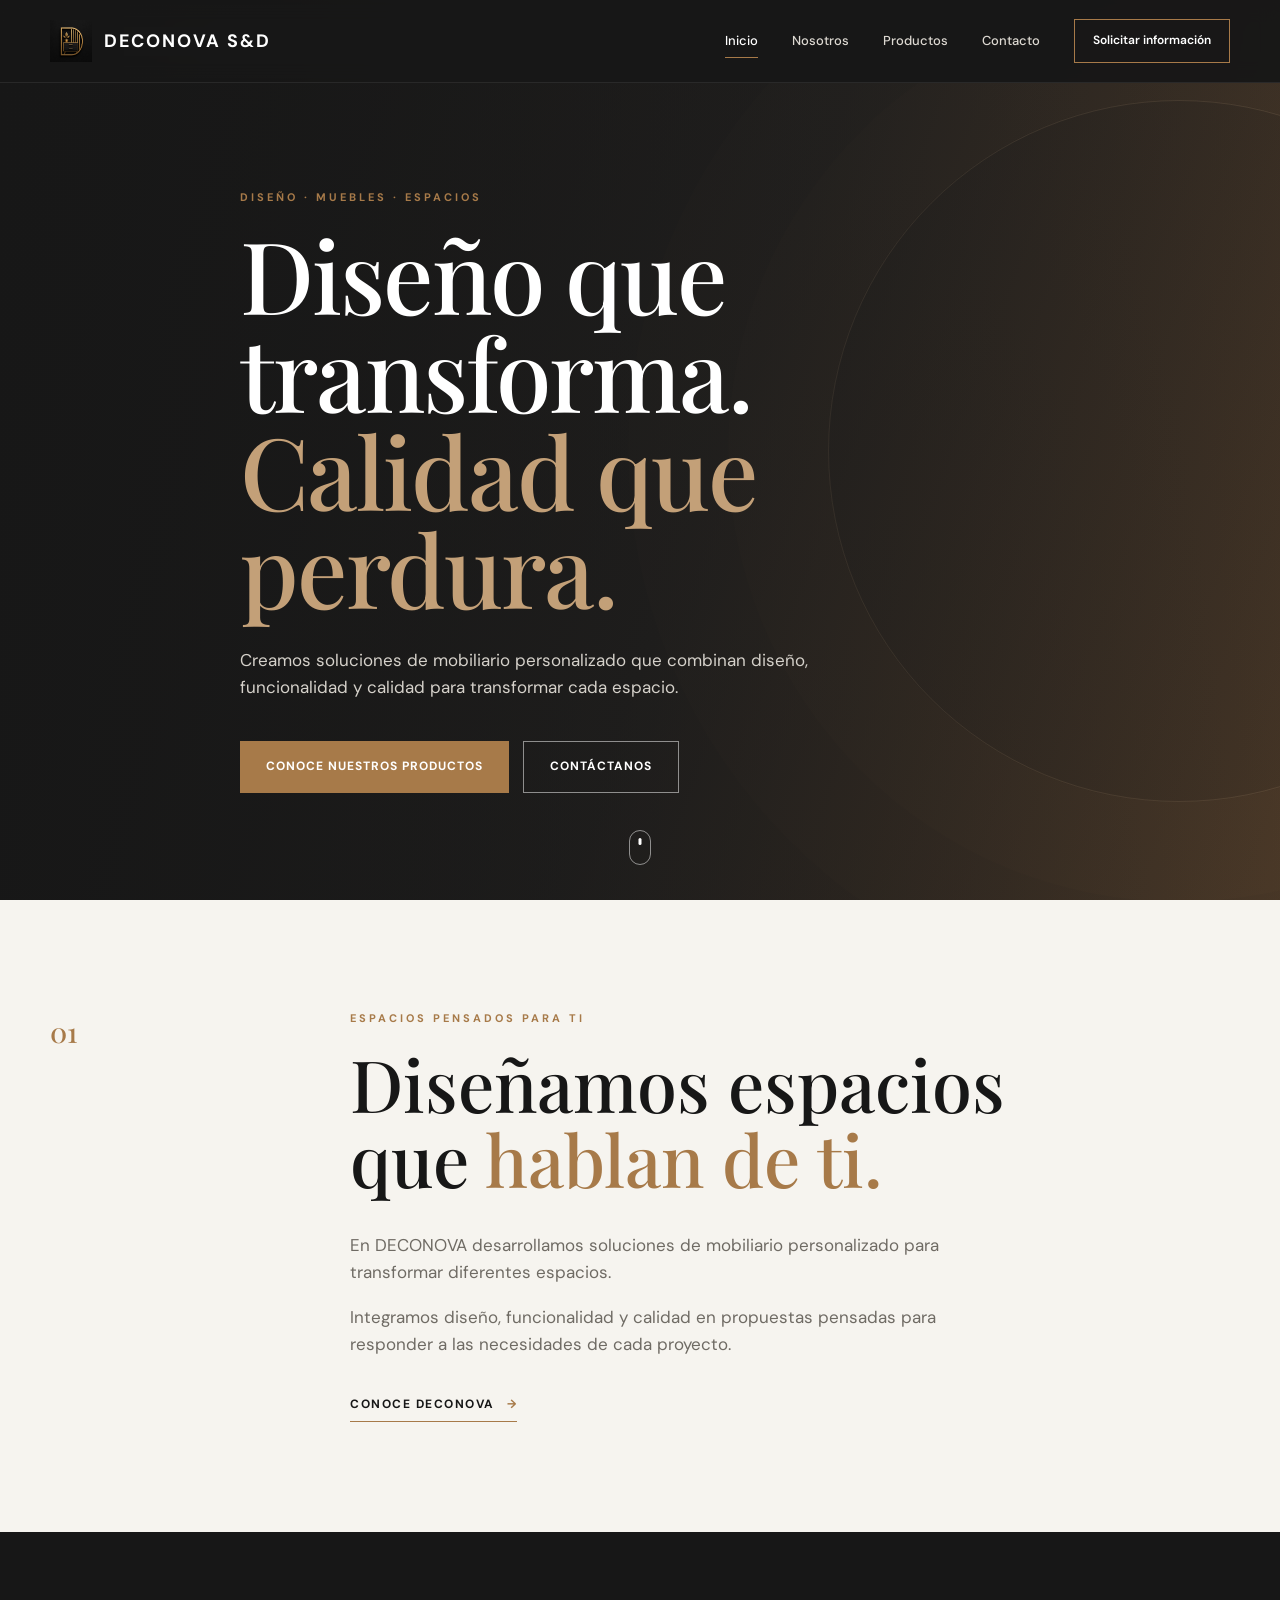
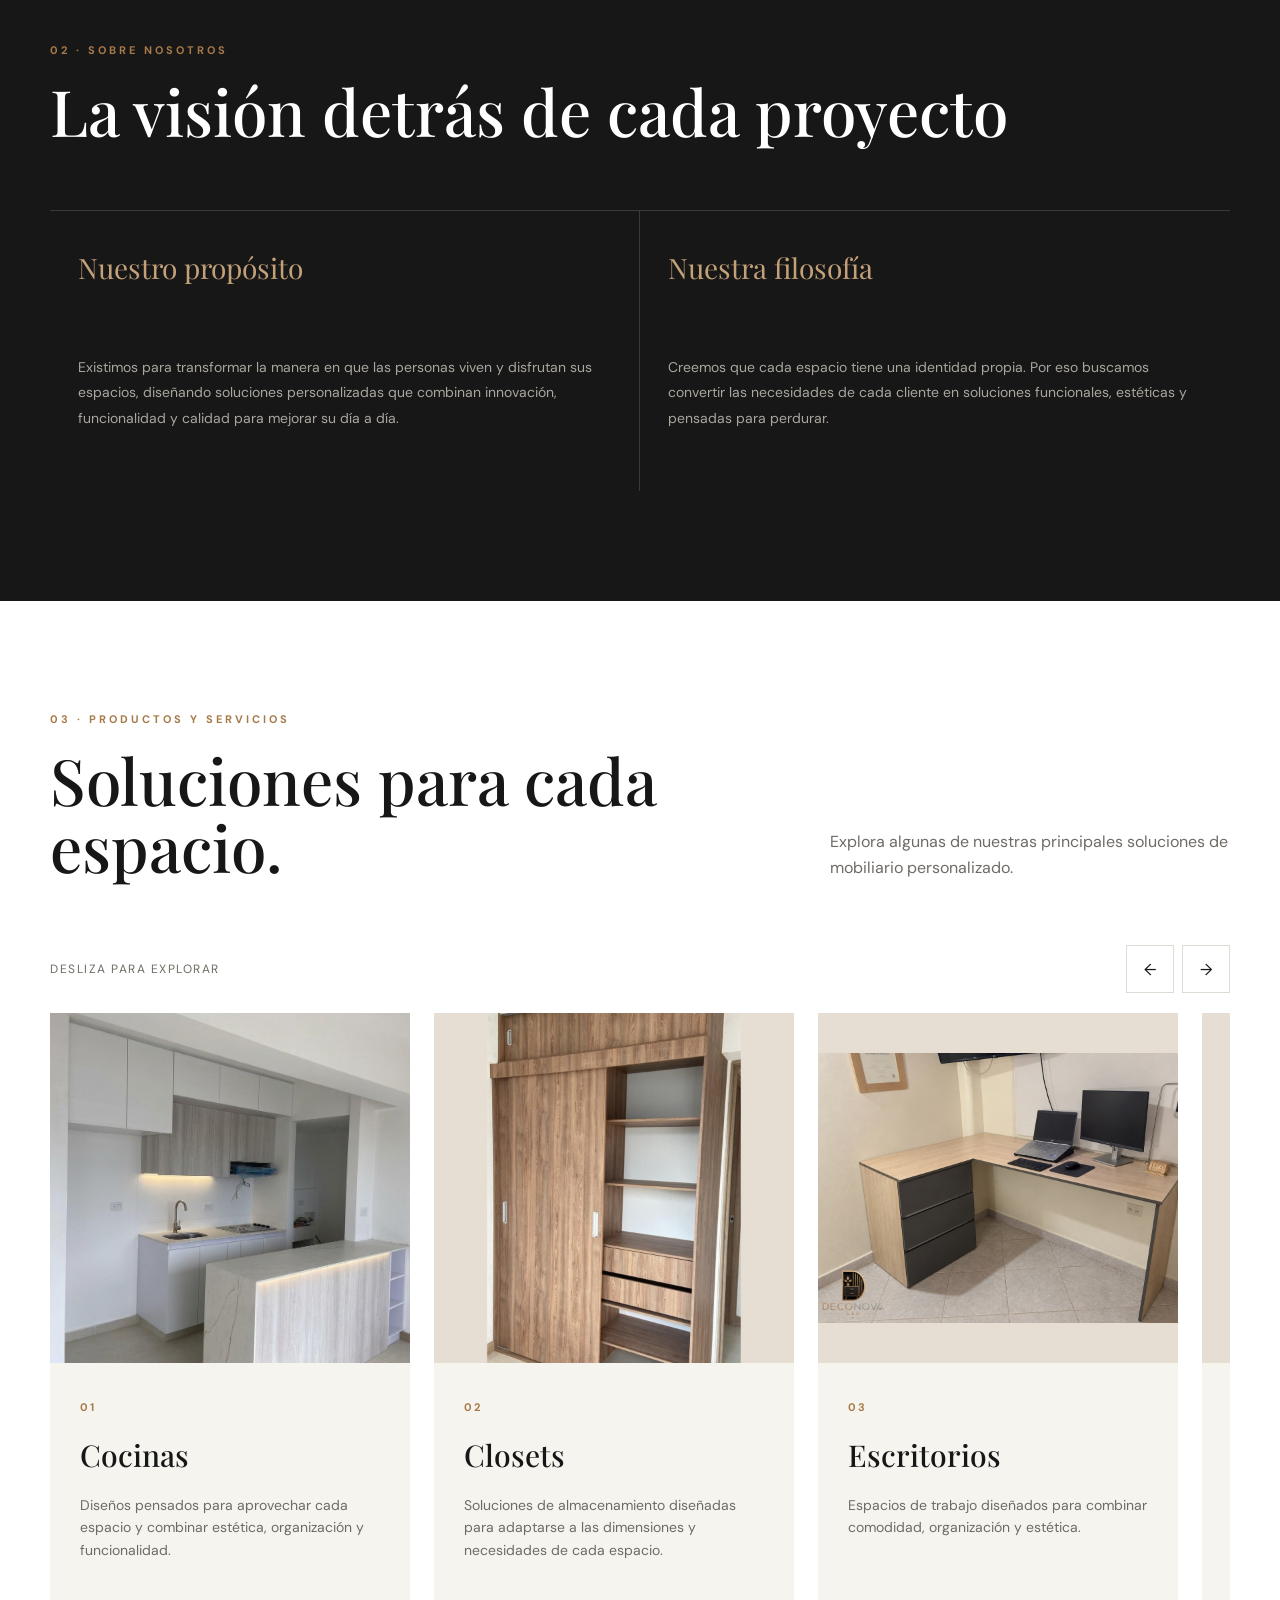
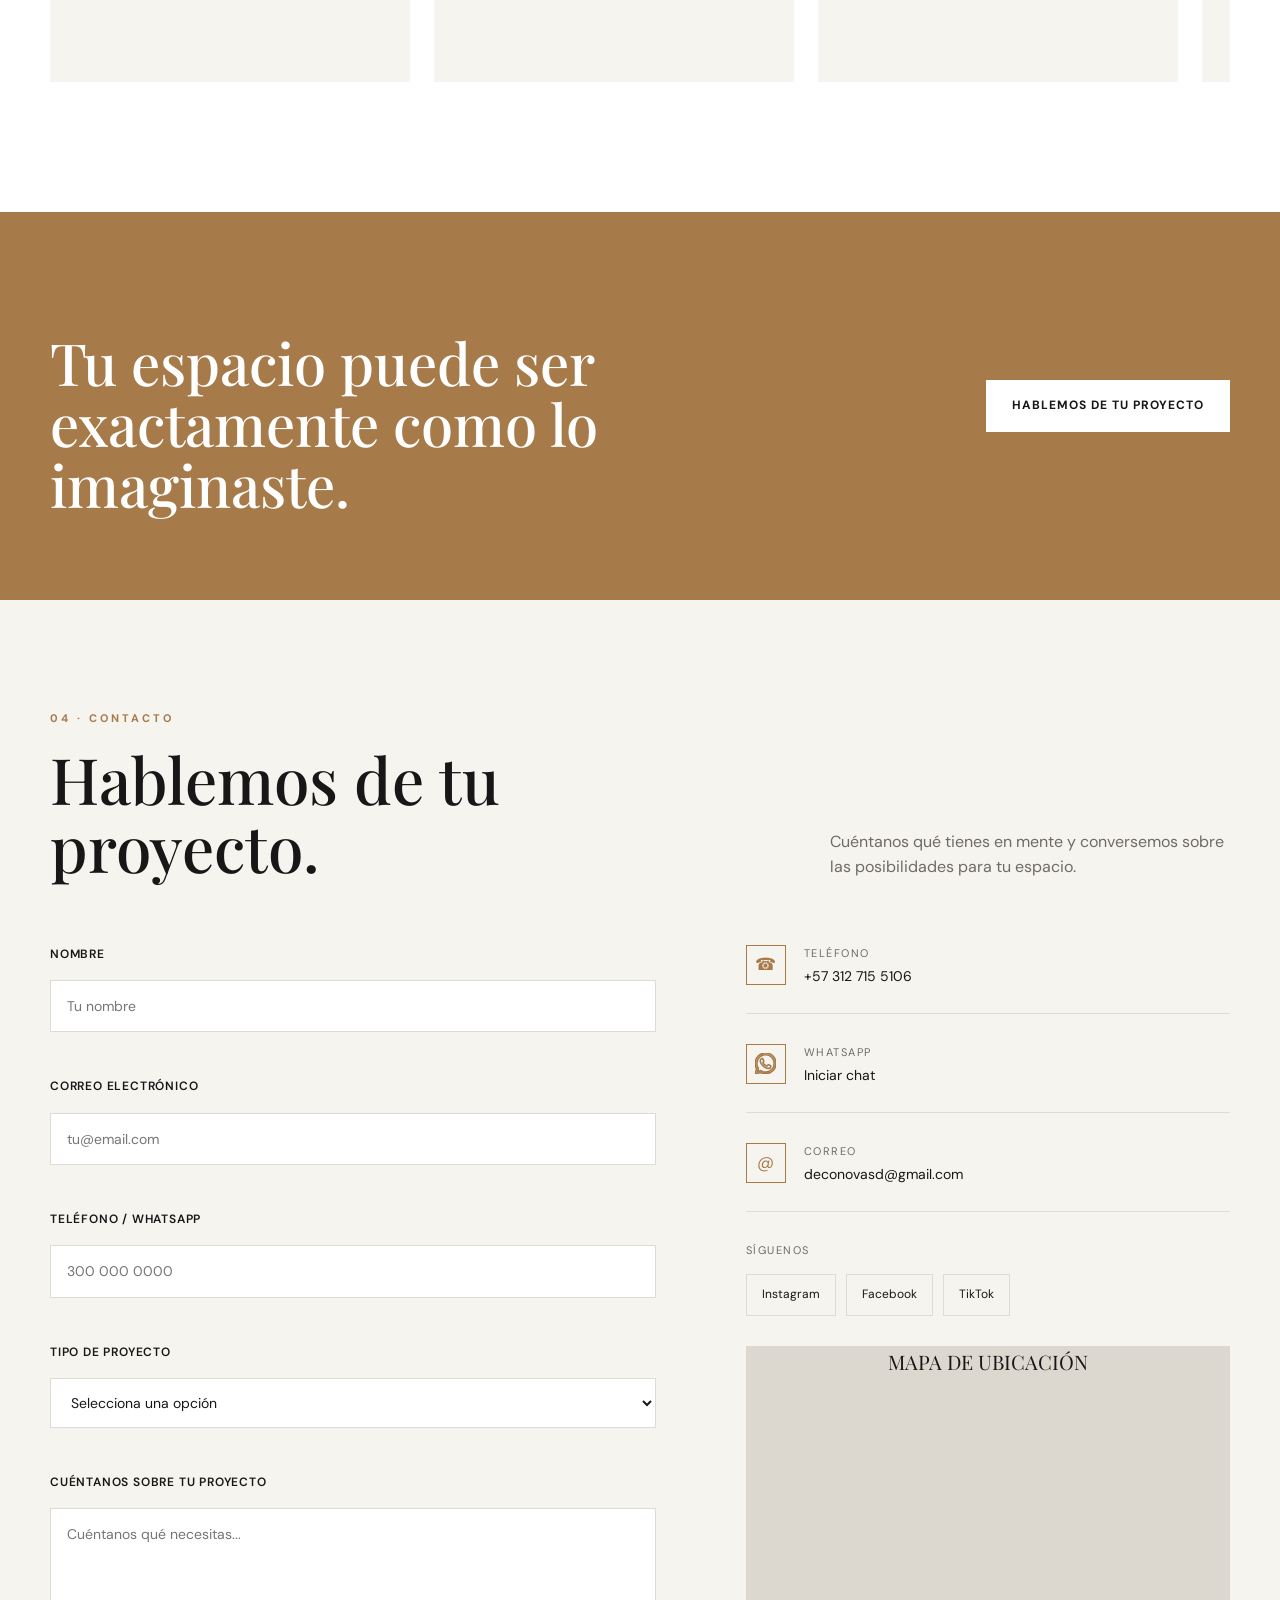
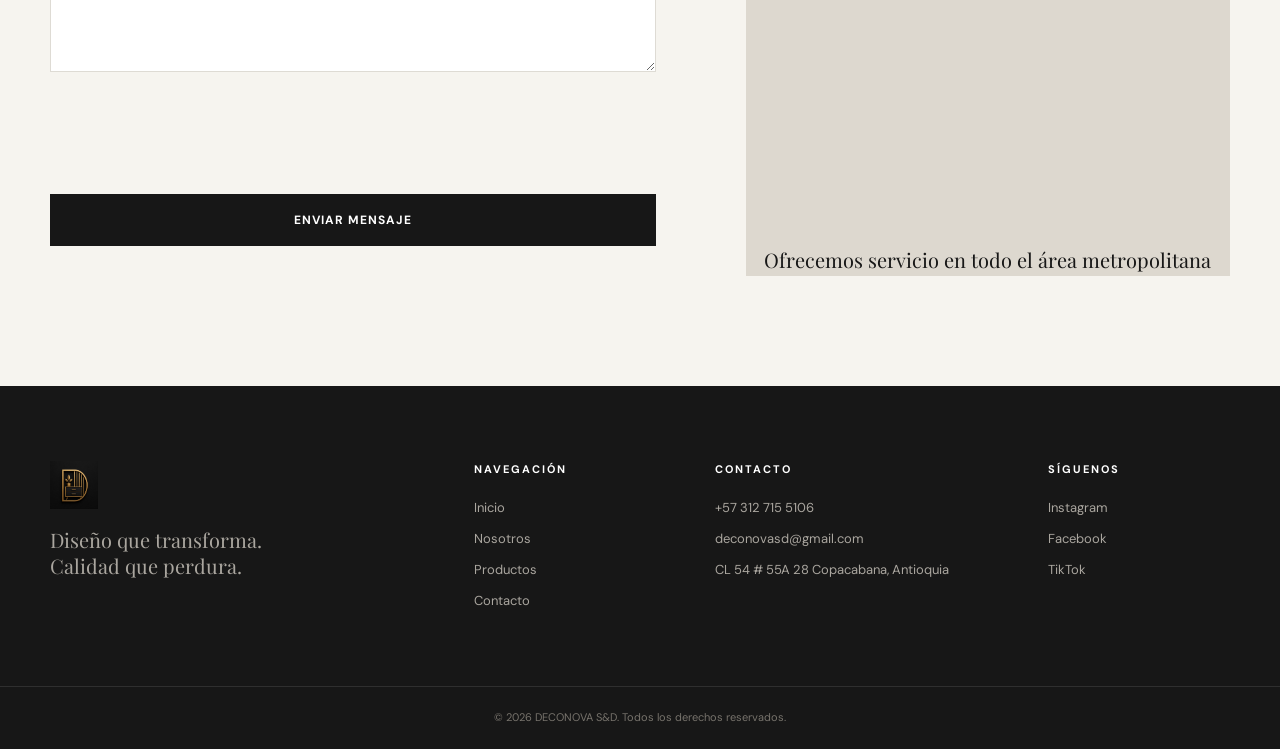
==== commit 340f9369: "feat: ajustes responsive e img" ====
--- a/index.html
+++ b/index.html
@@ -75,7 +75,7 @@
                 >
 
                 <span class="brand-name">
-                    DECONOVA
+                    DECONOVA S&D
                 </span>
             </a>
 
@@ -222,9 +222,9 @@
                         01
                     </span>
 
-                    <span>
+                    <!-- <span>
                         DECONOVA S&D
-                    </span>
+                    </span> -->
 
                 </div>
 
@@ -338,7 +338,7 @@
 
                 <!-- VALORES -->
 
-                <div class="values">
+                <!-- <div class="values">
 
                     <p class="eyebrow">
                         LO QUE NOS DEFINE
@@ -367,7 +367,7 @@
                         </span>
                     </div>
 
-                </div>
+                </div> -->
 
             </div>
 
@@ -1080,7 +1080,7 @@
                                     Teléfono
                                 </span>
 
-                                <a href="#">
+                                <a>
                                     +57 312 715 5106
                                 </a>
 
@@ -1088,29 +1088,7 @@
 
                         </div>
 
-
-                        <div class="contact-item">
-
-                            <span class="contact-icon">
-                                @
-                            </span>
-
-                            <div>
-
-                                <span>
-                                    Correo
-                                </span>
-
-                                <a href="#">
-                                    deconovasd@gmail.com
-                                </a>
-
-                            </div>
-
-                        </div>
-
-
-                        <div class="contact-item">
+                         <div class="contact-item">
 
                             <span class="contact-icon">
                                 <svg viewBox="0 0 24 24" aria-hidden="true">
@@ -1132,6 +1110,25 @@
 
                         </div>
 
+                        <div class="contact-item">
+
+                            <span class="contact-icon">
+                                @
+                            </span>
+
+                            <div>
+
+                                <span>
+                                    Correo
+                                </span>
+
+                                <a>
+                                    deconovasd@gmail.com
+                                </a>
+
+                            </div>
+
+                        </div>
 
                         <!-- REDES -->
 
--- a/assets/css/responsive.css
+++ b/assets/css/responsive.css
@@ -477,4 +477,85 @@
         width: 100%;
     }
 
-}+}
+
+/* ----------***************************************************************************************----------- */
+
+/* =========================================================
+   CONTACTO - CORRECCIONES RESPONSIVE
+   ========================================================= */
+
+/* Evita que padding y bordes aumenten el ancho calculado */
+#contactForm,
+#contactForm *,
+.contact-grid > * {
+    box-sizing: border-box;
+}
+
+/* Permite que el formulario se adapte a su columna */
+#contactForm {
+    width: 100%;
+    max-width: 100%;
+    min-width: 0;
+}
+
+/* Campos y controles */
+#contactForm input,
+#contactForm select,
+#contactForm textarea {
+    display: block;
+    width: 100%;
+    max-width: 100%;
+    min-width: 0;
+    box-sizing: border-box;
+    font-family: inherit;
+}
+
+/* Evita que el usuario ensanche el textarea horizontalmente */
+#contactForm textarea {
+    resize: vertical;
+    min-height: 120px;
+}
+
+/* El botón no debe superar el ancho del formulario */
+#contactForm button,
+#contactForm #submitButton {
+    max-width: 100%;
+}
+
+/* Las columnas pueden reducirse sin provocar overflow */
+.contact-grid {
+    min-width: 0;
+}
+
+.contact-grid > * {
+    min-width: 0;
+}
+
+/* Evita desbordamientos de mapas incrustados */
+.contact-grid iframe {
+    display: block;
+    width: 100%;
+    max-width: 100%;
+    box-sizing: border-box;
+    border: 0;
+}
+
+/* Ajustes para móviles */
+@media (max-width: 600px) {
+    #contactForm input,
+    #contactForm select,
+    #contactForm textarea {
+        font-size: 16px;
+        padding: 13px 14px;
+    }
+
+    #contactForm textarea {
+        min-height: 120px;
+    }
+
+    #contactForm button,
+    #contactForm #submitButton {
+        width: 100%;
+    }
+}
